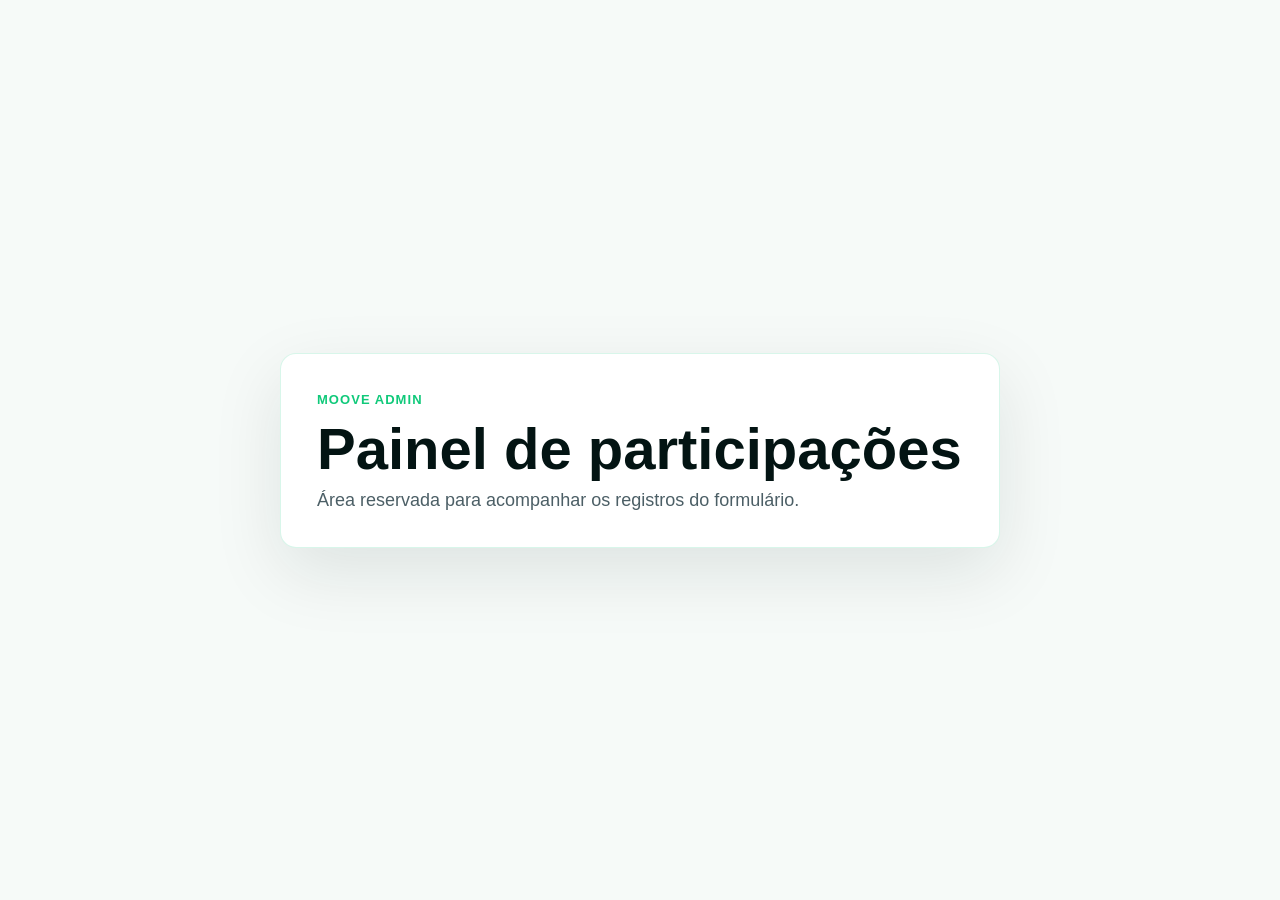
==== admin/index.html @ 14035bbe "Initial Moove site and API" ====
<!DOCTYPE html>
<html lang="pt-BR">
  <head>
    <meta charset="UTF-8" />
    <meta name="viewport" content="width=device-width, initial-scale=1.0" />
    <title>Moove Admin</title>
    <link rel="stylesheet" href="admin.css" />
  </head>
  <body>
    <main class="admin-shell">
      <section class="admin-hero">
        <span>Moove Admin</span>
        <h1>Painel de participações</h1>
        <p>Área reservada para acompanhar os registros do formulário.</p>
      </section>
    </main>

    <script src="admin.js"></script>
  </body>
</html>
---- admin/admin.css ----
:root {
  --ink: #031413;
  --green: #10c97a;
  --lime: #d9ff1f;
  --paper: #f6faf8;
}

* {
  box-sizing: border-box;
}

body {
  margin: 0;
  min-height: 100vh;
  background: var(--paper);
  color: var(--ink);
  font-family: Inter, "Segoe UI", Arial, sans-serif;
}

.admin-shell {
  min-height: 100vh;
  display: grid;
  place-items: center;
  padding: 32px;
}

.admin-hero {
  width: min(720px, 100%);
  padding: 36px;
  border: 1px solid rgba(16, 201, 122, 0.16);
  border-radius: 16px;
  background: white;
  box-shadow: 0 24px 70px rgba(4, 28, 31, 0.1);
}

.admin-hero span {
  color: var(--green);
  font-size: 13px;
  font-weight: 900;
  letter-spacing: 0.08em;
  text-transform: uppercase;
}

.admin-hero h1 {
  margin: 12px 0;
  font-size: clamp(34px, 5vw, 58px);
  line-height: 1;
}

.admin-hero p {
  margin: 0;
  color: #4c5f66;
  font-size: 18px;
}
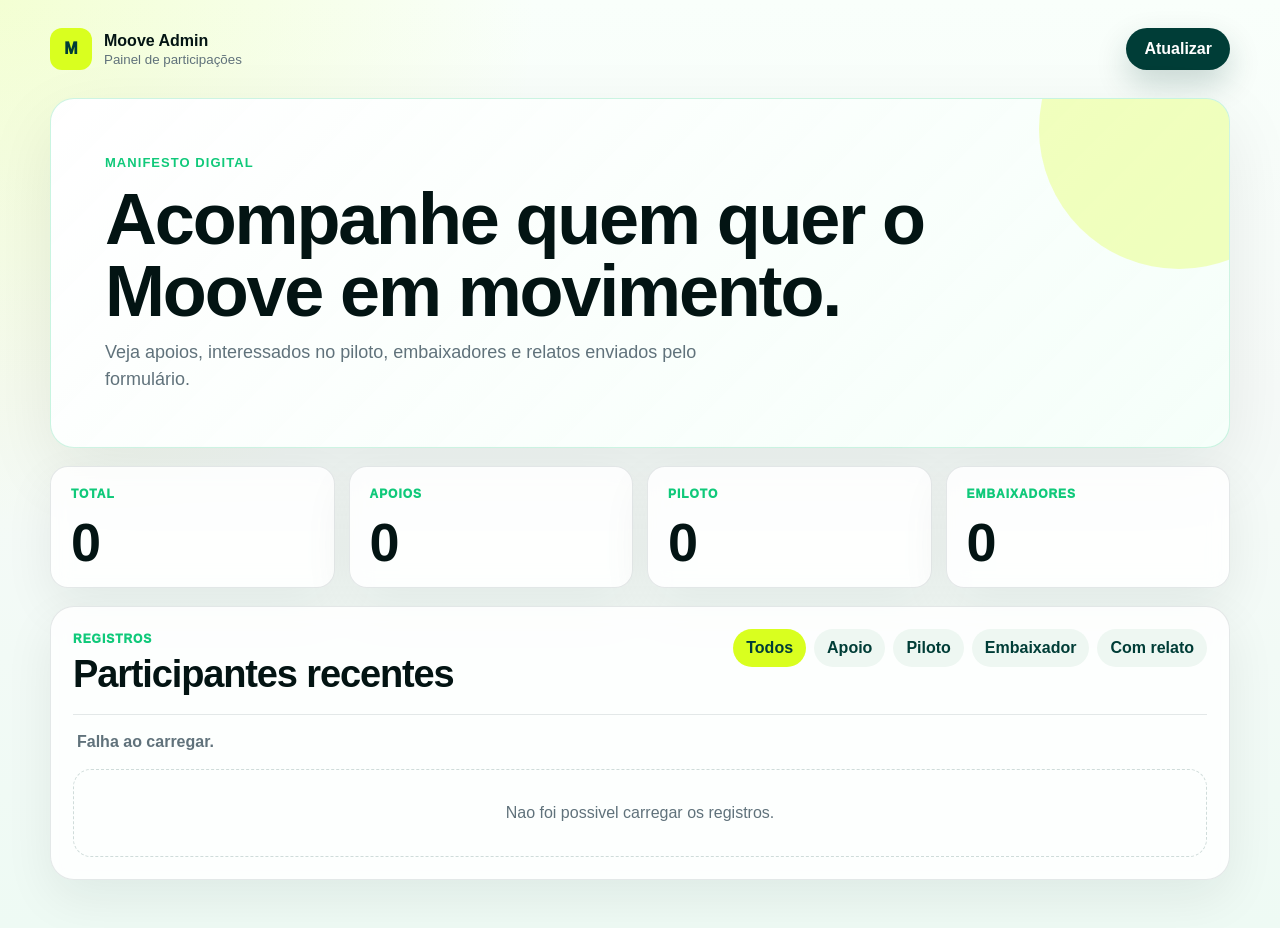
==== commit af7e461a: "Complete admin dashboard" ====
--- a/admin/index.html
+++ b/admin/index.html
@@ -8,10 +8,59 @@
   </head>
   <body>
     <main class="admin-shell">
-      <section class="admin-hero">
-        <span>Moove Admin</span>
-        <h1>Painel de participações</h1>
-        <p>Área reservada para acompanhar os registros do formulário.</p>
+      <header class="admin-topbar">
+        <a class="brand" href="/">
+          <span class="brand-mark">M</span>
+          <span>
+            <strong>Moove Admin</strong>
+            <small>Painel de participações</small>
+          </span>
+        </a>
+        <button class="refresh-button" type="button">Atualizar</button>
+      </header>
+
+      <section class="admin-hero" aria-labelledby="admin-title">
+        <span>Manifesto digital</span>
+        <h1 id="admin-title">Acompanhe quem quer o Moove em movimento.</h1>
+        <p>Veja apoios, interessados no piloto, embaixadores e relatos enviados pelo formulário.</p>
+      </section>
+
+      <section class="stats-grid" aria-label="Resumo dos registros">
+        <article>
+          <span>Total</span>
+          <strong data-stat="total">0</strong>
+        </article>
+        <article>
+          <span>Apoios</span>
+          <strong data-stat="apoiar">0</strong>
+        </article>
+        <article>
+          <span>Piloto</span>
+          <strong data-stat="piloto">0</strong>
+        </article>
+        <article>
+          <span>Embaixadores</span>
+          <strong data-stat="embaixador">0</strong>
+        </article>
+      </section>
+
+      <section class="panel">
+        <div class="panel-header">
+          <div>
+            <span>Registros</span>
+            <h2>Participantes recentes</h2>
+          </div>
+          <div class="filters" aria-label="Filtros">
+            <button class="filter-button is-active" type="button" data-filter="todos">Todos</button>
+            <button class="filter-button" type="button" data-filter="apoiar">Apoio</button>
+            <button class="filter-button" type="button" data-filter="piloto">Piloto</button>
+            <button class="filter-button" type="button" data-filter="embaixador">Embaixador</button>
+            <button class="filter-button" type="button" data-filter="mensagens">Com relato</button>
+          </div>
+        </div>
+
+        <div class="status-line" role="status">Carregando registros...</div>
+        <div class="records-list" aria-live="polite"></div>
       </section>
     </main>
 
--- a/admin/admin.css
+++ b/admin/admin.css
@@ -1,8 +1,11 @@
 :root {
   --ink: #031413;
+  --deep: #003d37;
   --green: #10c97a;
   --lime: #d9ff1f;
   --paper: #f6faf8;
+  --muted: #60727b;
+  --line: rgba(2, 36, 38, 0.1);
 }
 
 * {
@@ -12,25 +15,97 @@
 body {
   margin: 0;
   min-height: 100vh;
-  background: var(--paper);
+  background:
+    radial-gradient(circle at top left, rgba(217, 255, 31, 0.18), transparent 34%),
+    linear-gradient(180deg, #f9fffb 0%, var(--paper) 42%, #eefaf4 100%);
   color: var(--ink);
   font-family: Inter, "Segoe UI", Arial, sans-serif;
 }
 
+button,
+input {
+  font: inherit;
+}
+
 .admin-shell {
-  min-height: 100vh;
+  width: min(1180px, calc(100% - 40px));
+  margin: 0 auto;
+  padding: 28px 0 48px;
+}
+
+.admin-topbar {
+  display: flex;
+  align-items: center;
+  justify-content: space-between;
+  gap: 20px;
+  margin-bottom: 28px;
+}
+
+.brand {
+  display: inline-flex;
+  align-items: center;
+  gap: 12px;
+  color: inherit;
+  text-decoration: none;
+}
+
+.brand-mark {
   display: grid;
   place-items: center;
-  padding: 32px;
+  width: 42px;
+  height: 42px;
+  border-radius: 12px;
+  background: var(--lime);
+  color: var(--deep);
+  font-weight: 950;
+}
+
+.brand strong,
+.brand small {
+  display: block;
+}
+
+.brand small {
+  color: var(--muted);
+  margin-top: 2px;
+}
+
+.refresh-button,
+.filter-button {
+  border: 0;
+  cursor: pointer;
+  font-weight: 850;
+}
+
+.refresh-button {
+  border-radius: 999px;
+  padding: 12px 18px;
+  background: var(--deep);
+  color: white;
+  box-shadow: 0 14px 32px rgba(0, 61, 55, 0.2);
 }
 
 .admin-hero {
-  width: min(720px, 100%);
-  padding: 36px;
-  border: 1px solid rgba(16, 201, 122, 0.16);
-  border-radius: 16px;
-  background: white;
-  box-shadow: 0 24px 70px rgba(4, 28, 31, 0.1);
+  padding: clamp(28px, 5vw, 54px);
+  border: 1px solid rgba(16, 201, 122, 0.2);
+  border-radius: 24px;
+  background:
+    linear-gradient(135deg, rgba(255, 255, 255, 0.98), rgba(244, 255, 249, 0.88)),
+    white;
+  box-shadow: 0 24px 70px rgba(4, 28, 31, 0.08);
+  overflow: hidden;
+  position: relative;
+}
+
+.admin-hero::after {
+  content: "";
+  position: absolute;
+  right: -90px;
+  top: -110px;
+  width: 280px;
+  height: 280px;
+  border-radius: 50%;
+  background: rgba(217, 255, 31, 0.28);
 }
 
 .admin-hero span {
@@ -42,13 +117,256 @@
 }
 
 .admin-hero h1 {
+  max-width: 820px;
   margin: 12px 0;
-  font-size: clamp(34px, 5vw, 58px);
+  font-size: clamp(34px, 6vw, 72px);
   line-height: 1;
+  letter-spacing: -0.03em;
 }
 
 .admin-hero p {
-  margin: 0;
-  color: #4c5f66;
+  max-width: 650px;
+  margin: 0;
+  color: var(--muted);
   font-size: 18px;
-}
+  line-height: 1.5;
+}
+
+.stats-grid {
+  display: grid;
+  grid-template-columns: repeat(4, minmax(0, 1fr));
+  gap: 14px;
+  margin: 18px 0;
+}
+
+.stats-grid article,
+.panel {
+  border: 1px solid var(--line);
+  background: rgba(255, 255, 255, 0.84);
+  box-shadow: 0 18px 50px rgba(4, 28, 31, 0.07);
+  backdrop-filter: blur(10px);
+}
+
+.stats-grid article {
+  min-height: 122px;
+  display: flex;
+  flex-direction: column;
+  justify-content: space-between;
+  border-radius: 18px;
+  padding: 20px;
+}
+
+.stats-grid span,
+.panel-header span {
+  color: var(--green);
+  font-size: 12px;
+  font-weight: 950;
+  letter-spacing: 0.08em;
+  text-transform: uppercase;
+}
+
+.stats-grid strong {
+  font-size: clamp(34px, 5vw, 54px);
+  line-height: 0.9;
+  letter-spacing: -0.04em;
+}
+
+.panel {
+  border-radius: 24px;
+  padding: 22px;
+}
+
+.panel-header {
+  display: flex;
+  align-items: flex-start;
+  justify-content: space-between;
+  gap: 20px;
+  padding-bottom: 18px;
+  border-bottom: 1px solid var(--line);
+}
+
+.panel-header h2 {
+  margin: 6px 0 0;
+  font-size: clamp(24px, 4vw, 38px);
+  letter-spacing: -0.03em;
+}
+
+.filters {
+  display: flex;
+  flex-wrap: wrap;
+  justify-content: flex-end;
+  gap: 8px;
+}
+
+.filter-button {
+  padding: 10px 13px;
+  border-radius: 999px;
+  background: #eef7f2;
+  color: var(--deep);
+}
+
+.filter-button.is-active {
+  background: var(--lime);
+}
+
+.status-line {
+  padding: 18px 4px 0;
+  color: var(--muted);
+  font-weight: 750;
+}
+
+.records-list {
+  display: grid;
+  gap: 12px;
+  margin-top: 18px;
+}
+
+.record-card {
+  display: grid;
+  grid-template-columns: minmax(220px, 1fr) minmax(180px, 0.72fr) minmax(180px, 0.9fr);
+  gap: 18px;
+  padding: 18px;
+  border: 1px solid var(--line);
+  border-radius: 18px;
+  background: white;
+}
+
+.record-card h3 {
+  margin: 0;
+  font-size: 20px;
+}
+
+.record-card p {
+  margin: 6px 0 0;
+  color: var(--muted);
+  line-height: 1.4;
+}
+
+.chips {
+  display: flex;
+  flex-wrap: wrap;
+  gap: 7px;
+  margin-top: 12px;
+}
+
+.chip {
+  display: inline-flex;
+  align-items: center;
+  min-height: 26px;
+  border-radius: 999px;
+  padding: 5px 10px;
+  background: #eef7f2;
+  color: var(--deep);
+  font-size: 12px;
+  font-weight: 900;
+  text-transform: uppercase;
+}
+
+.chip.is-hot {
+  background: var(--lime);
+}
+
+.meta-list {
+  display: grid;
+  gap: 8px;
+  margin: 0;
+}
+
+.meta-list div {
+  display: grid;
+  gap: 2px;
+}
+
+.meta-list dt {
+  color: var(--muted);
+  font-size: 12px;
+  font-weight: 850;
+  text-transform: uppercase;
+}
+
+.meta-list dd {
+  margin: 0;
+  font-weight: 850;
+}
+
+.message-card {
+  min-height: 100%;
+  padding: 14px;
+  border-radius: 14px;
+  background: linear-gradient(135deg, #f3fff8, #f9fbfb);
+  color: #173e40;
+}
+
+.message-card strong {
+  display: block;
+  margin-bottom: 6px;
+  color: var(--deep);
+}
+
+.empty-state {
+  padding: 34px;
+  border: 1px dashed rgba(0, 61, 55, 0.18);
+  border-radius: 18px;
+  text-align: center;
+  color: var(--muted);
+}
+
+@media (max-width: 880px) {
+  .admin-shell {
+    width: min(100% - 28px, 680px);
+    padding-top: 18px;
+  }
+
+  .admin-topbar,
+  .panel-header {
+    display: grid;
+  }
+
+  .filters {
+    justify-content: flex-start;
+  }
+
+  .stats-grid {
+    grid-template-columns: repeat(2, minmax(0, 1fr));
+  }
+
+  .record-card {
+    grid-template-columns: 1fr;
+  }
+}
+
+@media (max-width: 520px) {
+  .admin-shell {
+    width: min(100% - 20px, 430px);
+  }
+
+  .admin-topbar {
+    gap: 14px;
+  }
+
+  .refresh-button {
+    width: 100%;
+  }
+
+  .admin-hero,
+  .panel {
+    border-radius: 18px;
+  }
+
+  .stats-grid {
+    gap: 10px;
+  }
+
+  .stats-grid article {
+    min-height: 104px;
+    padding: 16px;
+  }
+
+  .panel {
+    padding: 16px;
+  }
+
+  .filter-button {
+    flex: 1 1 auto;
+  }
+}
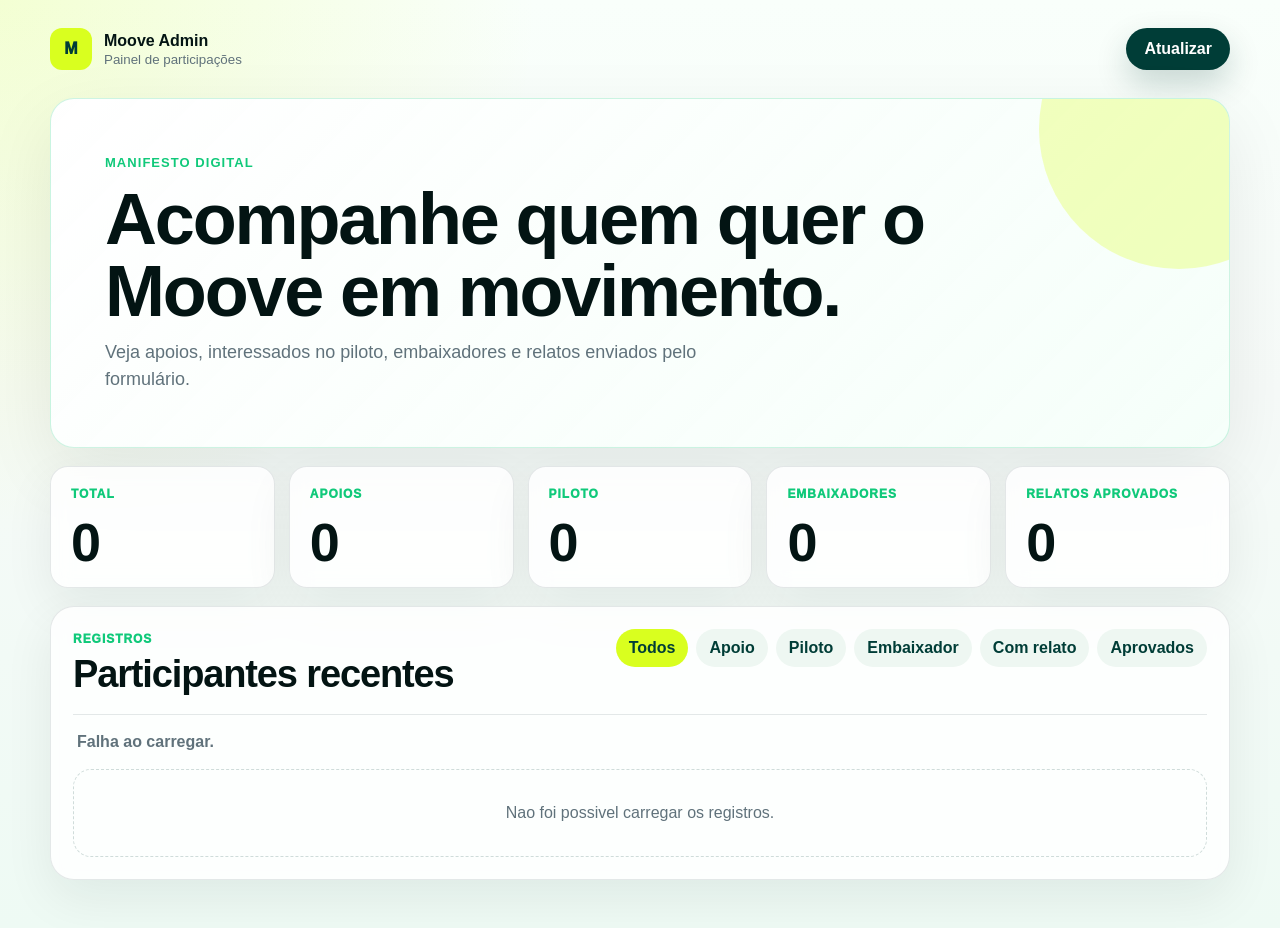
==== commit 242fb74c: "Add moderated public relatos" ====
--- a/admin/index.html
+++ b/admin/index.html
@@ -42,6 +42,10 @@
           <span>Embaixadores</span>
           <strong data-stat="embaixador">0</strong>
         </article>
+        <article>
+          <span>Relatos aprovados</span>
+          <strong data-stat="relatos_aprovados">0</strong>
+        </article>
       </section>
 
       <section class="panel">
@@ -56,6 +60,7 @@
             <button class="filter-button" type="button" data-filter="piloto">Piloto</button>
             <button class="filter-button" type="button" data-filter="embaixador">Embaixador</button>
             <button class="filter-button" type="button" data-filter="mensagens">Com relato</button>
+            <button class="filter-button" type="button" data-filter="aprovados">Aprovados</button>
           </div>
         </div>
 
--- a/admin/admin.css
+++ b/admin/admin.css
@@ -134,7 +134,7 @@
 
 .stats-grid {
   display: grid;
-  grid-template-columns: repeat(4, minmax(0, 1fr));
+  grid-template-columns: repeat(5, minmax(0, 1fr));
   gap: 14px;
   margin: 18px 0;
 }
@@ -290,7 +290,11 @@
 }
 
 .message-card {
+  display: flex;
+  min-width: 0;
   min-height: 100%;
+  flex-direction: column;
+  gap: 10px;
   padding: 14px;
   border-radius: 14px;
   background: linear-gradient(135deg, #f3fff8, #f9fbfb);
@@ -301,6 +305,38 @@
   display: block;
   margin-bottom: 6px;
   color: var(--deep);
+}
+
+.message-card p {
+  overflow-wrap: anywhere;
+}
+
+.message-actions {
+  display: flex;
+  flex-wrap: wrap;
+  gap: 8px;
+  margin-top: auto;
+}
+
+.moderation-button {
+  border: 0;
+  border-radius: 999px;
+  padding: 9px 12px;
+  background: var(--deep);
+  color: white;
+  cursor: pointer;
+  font-size: 12px;
+  font-weight: 900;
+}
+
+.moderation-button.secondary {
+  background: #e9f2ef;
+  color: var(--deep);
+}
+
+.moderation-button:disabled {
+  cursor: not-allowed;
+  opacity: 0.55;
 }
 
 .empty-state {
